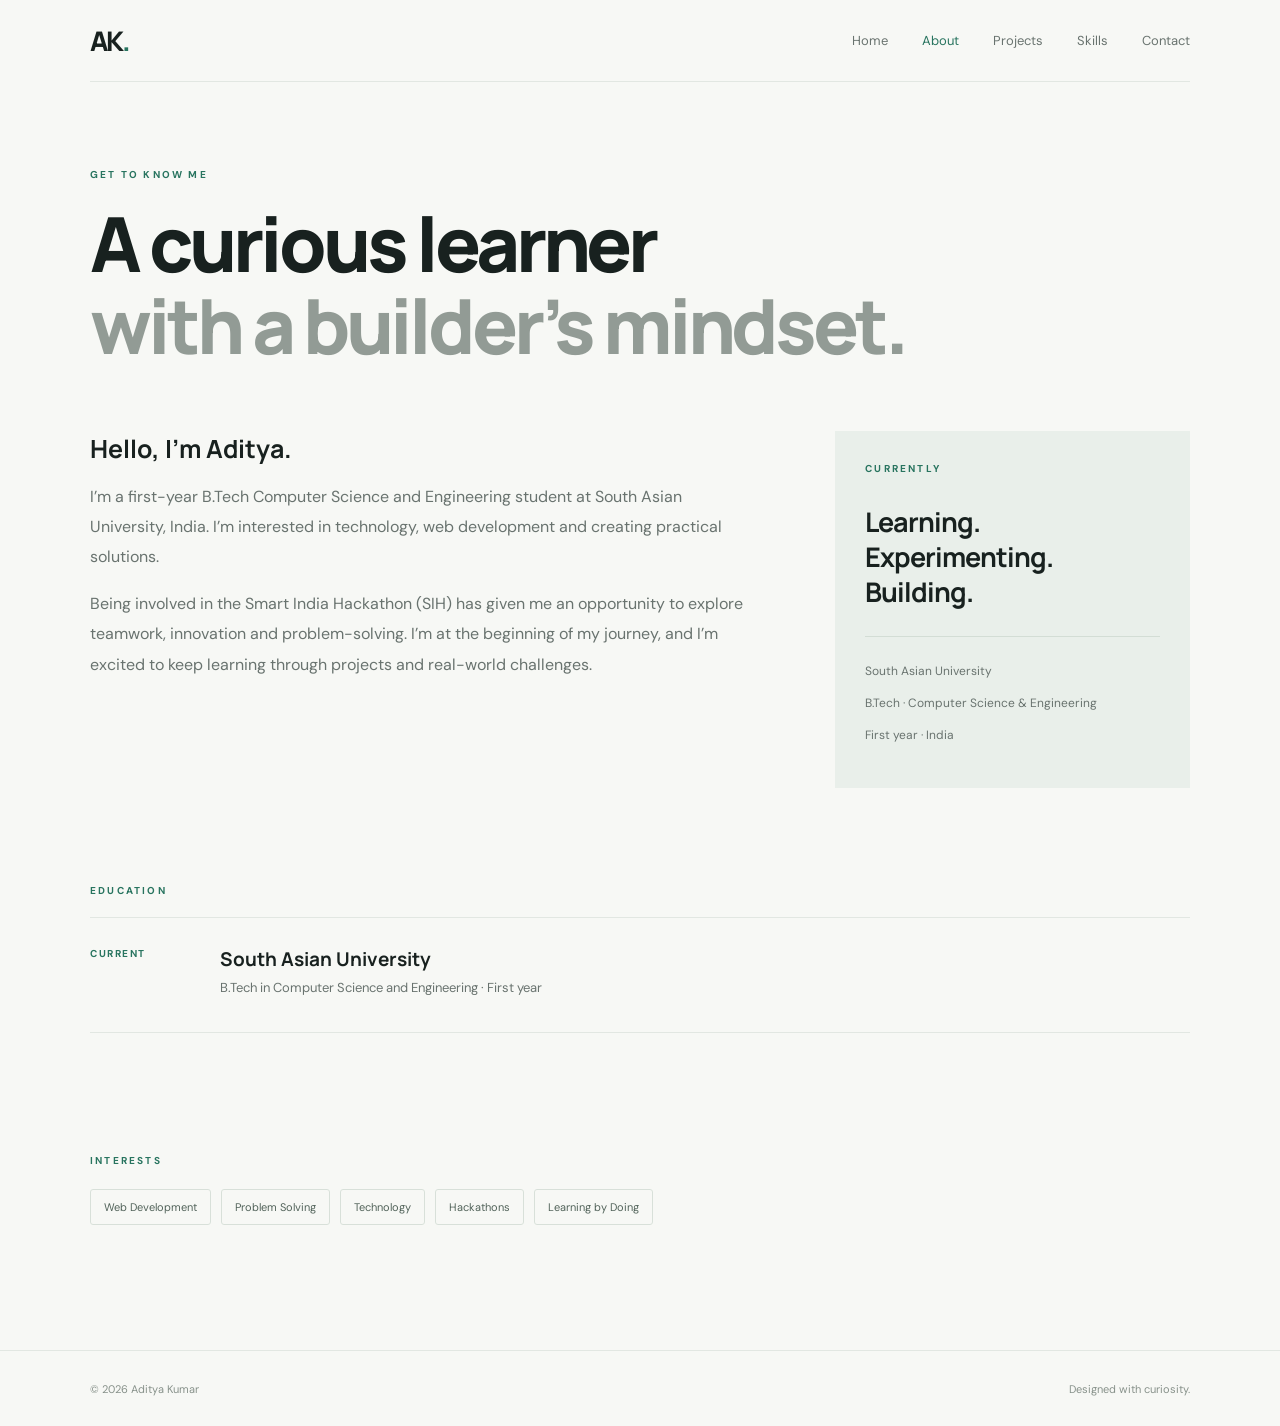
==== about.html @ c6f8ef8b "Add files via upload" ====
<!DOCTYPE html>
<html lang="en">
<head><meta charset="UTF-8"><meta name="viewport" content="width=device-width, initial-scale=1.0"><title>About | Aditya Kumar</title><link rel="stylesheet" href="style.css"></head>
<body>
<header class="site-header"><a class="logo" href="index.html">AK<span>.</span></a><button class="menu-toggle" aria-label="Toggle navigation" aria-expanded="false">☰</button><nav class="nav"><a href="index.html">Home</a><a class="active" href="about.html">About</a><a href="projects.html">Projects</a><a href="skills.html">Skills</a><a href="contact.html">Contact</a></nav></header>
<main class="container page-main">
  <p class="eyebrow">GET TO KNOW ME</p><h1 class="page-title">A curious learner<br><span class="muted">with a builder’s mindset.</span></h1>
  <div class="about-grid">
    <div class="about-copy"><h2>Hello, I’m Aditya.</h2><p>I’m a first-year B.Tech Computer Science and Engineering student at South Asian University, India. I’m interested in technology, web development and creating practical solutions.</p><p>Being involved in the Smart India Hackathon (SIH) has given me an opportunity to explore teamwork, innovation and problem-solving. I’m at the beginning of my journey, and I’m excited to keep learning through projects and real-world challenges.</p></div>
    <aside class="info-card"><p class="eyebrow">CURRENTLY</p><h3>Learning.<br>Experimenting.<br>Building.</h3><div class="line"></div><p>South Asian University</p><p>B.Tech · Computer Science & Engineering</p><p>First year · India</p></aside>
  </div>
  <section class="section"><p class="eyebrow">EDUCATION</p><div class="timeline-item"><span class="timeline-date">CURRENT</span><div><h3>South Asian University</h3><p>B.Tech in Computer Science and Engineering · First year</p></div></div></section>
  <section class="section"><p class="eyebrow">INTERESTS</p><div class="tag-list"><span>Web Development</span><span>Problem Solving</span><span>Technology</span><span>Hackathons</span><span>Learning by Doing</span></div></section>
</main>
<footer class="footer"><div class="container footer-inner"><span>© 2026 Aditya Kumar</span><span>Designed with curiosity.</span></div></footer><script src="script.js"></script>
</body></html>
---- style.css ----
@import url('https://fonts.googleapis.com/css2?family=DM+Sans:wght@400;500;600;700&family=Manrope:wght@400;500;600;700;800&display=swap');
:root{--ink:#18211f;--muted:#69736f;--paper:#f7f8f5;--white:#fff;--line:#e2e7e2;--accent:#28745f;--soft:#e9f0eb}
*{box-sizing:border-box}html{scroll-behavior:smooth}body{margin:0;background:var(--paper);color:var(--ink);font-family:'DM Sans',Arial,sans-serif;line-height:1.65}a{color:inherit;text-decoration:none}.container{width:min(1100px,calc(100% - 48px));margin:auto}.site-header{height:82px;display:flex;align-items:center;justify-content:space-between;width:min(1100px,calc(100% - 48px));margin:auto;border-bottom:1px solid var(--line)}.logo{font:800 27px Manrope,sans-serif;letter-spacing:-2px}.logo span{color:var(--accent)}.nav{display:flex;gap:34px}.nav a{font-size:13px;color:var(--muted);transition:.2s}.nav a:hover,.nav a.active{color:var(--accent)}.menu-toggle{display:none;border:0;background:none;font-size:25px}.hero{min-height:640px;display:grid;grid-template-columns:1.15fr .85fr;align-items:center;gap:65px;padding-top:55px;padding-bottom:70px}.eyebrow{font-size:10px;letter-spacing:2.2px;font-weight:700;color:var(--accent);margin:0 0 18px}.hero h1,.page-title{font:800 clamp(43px,6vw,76px)/1.08 Manrope,sans-serif;letter-spacing:-4px;margin:0 0 25px}.muted{color:#929b95}.lead{font-size:17px;line-height:1.8;color:var(--muted);max-width:580px}.hero-actions{display:flex;align-items:center;gap:28px;margin-top:32px}.button{display:inline-flex;justify-content:center;align-items:center;background:var(--accent);color:white;border:0;padding:14px 22px;border-radius:4px;font:600 13px 'DM Sans';cursor:pointer;transition:.2s}.button:hover{background:#1c5948;transform:translateY(-2px)}.text-link{font-size:13px;font-weight:700;color:var(--accent)}.quick-facts{display:flex;gap:42px;margin-top:65px}.quick-facts div{display:flex;flex-direction:column}.quick-facts strong{font:700 19px Manrope}.quick-facts span{font-size:11px;color:var(--muted)}.hero-visual{position:relative;display:flex;justify-content:center}.photo-placeholder{width:min(100%,350px);height:420px;background:#e7ece7;display:flex;flex-direction:column;justify-content:center;align-items:center;color:#89958d;gap:10px}.avatar{width:145px;height:145px;border-radius:50%;background:#d5e0d7;display:grid;place-items:center;font:700 45px Manrope;color:var(--accent);margin-bottom:15px}.photo-placeholder>span{font-size:10px;letter-spacing:2px;font-weight:700}.photo-placeholder small{font-size:10px}.floating-note{position:absolute;bottom:28px;left:-12px;background:white;padding:13px 18px;box-shadow:0 8px 30px #1c332014;font-size:11px}.dot{display:inline-block;width:7px;height:7px;border-radius:50%;background:#3a9a70;margin-right:8px}.intro-strip{background:#edf1ed;border-block:1px solid var(--line)}.strip-inner{min-height:72px;display:flex;align-items:center;justify-content:space-between;gap:18px}.strip-inner p{font-size:10px;letter-spacing:1.6px;font-weight:700;color:#68746d}.strip-inner span{color:var(--accent)}.section{padding-top:95px;padding-bottom:25px}.section-heading{display:flex;justify-content:space-between;align-items:end;margin-bottom:32px}.section-heading h2,.subheading{font:700 clamp(30px,4vw,44px)/1.2 Manrope;letter-spacing:-2px;margin:0}.section-heading .text-link{margin-bottom:8px}.feature-card{background:#e9efea;padding:42px 48px;display:flex;align-items:center;justify-content:space-between;gap:35px}.feature-card p{font-size:17px;line-height:1.9;color:#53615a;max-width:700px;margin:0}.feature-mark{font:800 50px Manrope;color:#c4d3c8}.project-preview{display:grid;grid-template-columns:150px 1fr 40px;align-items:center;gap:30px;padding:32px 0;border-top:1px solid var(--line);border-bottom:1px solid var(--line);transition:.2s}.project-preview:hover{padding-inline:12px;background:#f0f3ef}.project-number{font-size:10px;letter-spacing:1.5px;color:var(--accent);font-weight:700}.project-preview h3{font:700 25px Manrope;margin:0 0 7px}.project-preview p{color:var(--muted);margin:0;font-size:14px}.project-arrow{font-size:28px;color:var(--accent)}.footer{margin-top:100px;border-top:1px solid var(--line)}.footer-inner{min-height:75px;display:flex;align-items:center;justify-content:space-between;color:#87918a;font-size:11px}.page-main{padding-top:85px;min-height:65vh}.page-title{margin-bottom:22px}.about-grid{display:grid;grid-template-columns:1.5fr .8fr;gap:80px;margin-top:65px}.about-copy h2,.contact-form h2{font:700 25px Manrope;margin:0 0 15px}.about-copy p{color:var(--muted);line-height:1.9}.info-card{background:#e9efea;padding:30px}.info-card h3{font:700 27px/1.3 Manrope;letter-spacing:-1px}.info-card p:not(.eyebrow){font-size:12px;color:var(--muted)}.line{height:1px;background:#d3ddd5;margin:25px 0}.timeline-item{display:grid;grid-template-columns:130px 1fr;padding:28px 0;border-top:1px solid var(--line);border-bottom:1px solid var(--line)}.timeline-date{font-size:10px;letter-spacing:1.5px;color:var(--accent);font-weight:700}.timeline-item h3{margin:0;font:700 19px Manrope}.timeline-item p{margin:5px 0;color:var(--muted);font-size:13px}.tag-list{display:flex;flex-wrap:wrap;gap:10px;margin-top:20px}.tag-list span{border:1px solid #d8e0d9;padding:8px 13px;border-radius:3px;color:#52635a;font-size:11px}.narrow{max-width:650px}.project-card{margin-top:50px;background:white;border:1px solid var(--line)}.project-top{padding:17px 24px;display:flex;justify-content:space-between;font-size:9px;letter-spacing:1.5px;color:var(--accent);font-weight:700}.project-art{height:270px;background:#e9efea;display:flex;align-items:center;justify-content:center;position:relative;overflow:hidden}.campus-mark{font:800 100px Manrope;color:var(--accent);z-index:1}.campus-mark span{color:#a9c0ae}.route-line{position:absolute;width:75%;height:1px;background:#b8c9bd;transform:rotate(-18deg)}.art-label{position:absolute;bottom:22px;right:25px;font-size:9px;letter-spacing:2px;color:#718178}.project-details{padding:28px;display:flex;justify-content:space-between;gap:25px}.project-details h2{font:700 27px Manrope;margin:0 0 8px}.project-details p{max-width:650px;color:var(--muted);font-size:14px}.large-index{font:700 35px Manrope;color:#d5dfd7}.note-box{margin-top:28px;padding:24px;background:#edf1ed}.note-box p{font-size:13px;color:var(--muted);margin-bottom:0}.skills-grid{display:grid;grid-template-columns:repeat(3,1fr);gap:18px;margin-top:55px}.skill-card{background:white;border:1px solid var(--line);padding:28px;position:relative;min-height:260px}.skill-count{position:absolute;right:22px;top:20px;color:#a3ada5;font-size:10px}.skill-icon{font:700 30px Manrope;color:var(--accent);margin:12px 0 25px}.skill-card h2{font:700 23px Manrope;margin:0}.skill-card p{font-size:13px;color:var(--muted);min-height:65px}.skill-level{font-size:9px;letter-spacing:1.3px;color:var(--accent);font-weight:700}.subheading{max-width:650px;margin-top:10px}.contact-grid{display:grid;grid-template-columns:1fr 1fr;gap:80px;margin-top:55px}.contact-detail{padding:17px 0;border-bottom:1px solid var(--line)}.contact-detail span{font-size:9px;letter-spacing:1.7px;color:var(--accent);font-weight:700}.contact-detail a,.contact-detail p{display:block;margin:5px 0 0;font-size:14px}.contact-form{background:white;border:1px solid var(--line);padding:30px}.contact-form label{display:block;font-size:11px;font-weight:700;margin:16px 0 7px}.contact-form input,.contact-form textarea{width:100%;padding:12px;border:1px solid var(--line);background:#fbfcfa;font:13px 'DM Sans';outline:none}.contact-form input:focus,.contact-form textarea:focus{border-color:var(--accent)}.contact-form .button{margin-top:18px}.form-note{font-size:10px;color:var(--muted)}
@media(max-width:760px){.site-header{height:70px}.menu-toggle{display:block}.nav{display:none;position:absolute;top:70px;left:0;right:0;background:var(--paper);padding:18px 24px;z-index:5;border-bottom:1px solid var(--line);flex-direction:column;gap:16px}.nav.open{display:flex}.hero{grid-template-columns:1fr;gap:35px;padding-top:65px}.hero h1,.page-title{letter-spacing:-2.5px}.hero-visual{grid-row:1}.photo-placeholder{height:300px;max-width:300px}.avatar{width:110px;height:110px}.floating-note{left:calc(50% - 160px)}.quick-facts{margin-top:42px;gap:28px}.strip-inner{flex-wrap:wrap;justify-content:center;padding:18px 0}.strip-inner p{font-size:8px}.section{padding-top:65px}.section-heading{align-items:start;gap:15px;flex-direction:column}.feature-card{padding:28px}.feature-mark{display:none}.project-preview{grid-template-columns:1fr 30px;gap:10px}.project-number{grid-column:1/-1}.about-grid,.contact-grid{grid-template-columns:1fr;gap:35px}.page-main{padding-top:65px}.skills-grid{grid-template-columns:1fr}.skill-card{min-height:220px}.project-art{height:210px}.project-details{padding:22px}.footer-inner{gap:15px}.timeline-item{grid-template-columns:85px 1fr}}

/* Subtle motion and Smart India Hackathon feature */
@keyframes fadeUp{from{opacity:0;transform:translateY(18px)}to{opacity:1;transform:translateY(0)}}
@keyframes slowFloat{0%,100%{transform:translateY(0)}50%{transform:translateY(-10px)}}
@keyframes orbitSpin{from{transform:rotate(0deg)}to{transform:rotate(360deg)}}
@keyframes softPulse{0%,100%{box-shadow:0 0 0 0 #8fb6a033}50%{box-shadow:0 0 0 9px #8fb6a000}}
.hero-copy,.hero-visual{animation:fadeUp .75s ease both}
.hero-visual{animation-delay:.12s}
.section{animation:fadeUp .7s ease both}
.button,.project-preview,.skill-card,.text-link{transition:transform .25s ease,color .25s ease,background .25s ease,box-shadow .25s ease}
.skill-card:hover{transform:translateY(-5px);box-shadow:0 14px 35px #1c332010}
.photo-placeholder{transition:transform .35s ease}
.photo-placeholder:hover{transform:translateY(-5px)}
.sih-section{padding-top:70px}
.sih-card{position:relative;overflow:hidden;min-height:310px;background:#e9efea;padding:48px 55px;display:flex;align-items:center;justify-content:space-between;isolation:isolate}
.sih-content{position:relative;z-index:2;max-width:620px}
.sih-content h2{font:800 clamp(34px,5vw,54px)/1.08 Manrope,sans-serif;letter-spacing:-2.5px;margin:0 0 15px}
.sih-content h2 span{color:var(--accent)}
.sih-content>p:not(.eyebrow){max-width:570px;color:#59665e;font-size:14px;line-height:1.85}
.sih-status{display:inline-flex;align-items:center;gap:9px;margin-top:14px;font-size:9px;letter-spacing:1.5px;font-weight:700;color:var(--accent)}
.sih-status i{width:7px;height:7px;border-radius:50%;background:#4b9b70;animation:softPulse 2s infinite}
.sih-symbol{position:relative;z-index:1;width:170px;height:170px;flex:0 0 170px;border:1px solid #b8cabe;border-radius:50%;display:grid;place-items:center;color:var(--accent);animation:slowFloat 5s ease-in-out infinite}
.sih-symbol:before,.sih-symbol:after{content:"";position:absolute;border:1px solid #c6d4ca;border-radius:50%;inset:15px}
.sih-symbol:after{inset:-13px;border-style:dashed;animation:orbitSpin 28s linear infinite}
.sih-symbol span{font:800 38px Manrope;letter-spacing:-2px}
.sih-symbol b{position:absolute;right:16px;top:18px;font-size:25px;color:#8aa995}
@media(max-width:760px){.sih-card{padding:32px 25px;min-height:0}.sih-symbol{width:95px;height:95px;flex-basis:95px;margin-left:12px}.sih-symbol:before{inset:9px}.sih-symbol:after{inset:-8px}.sih-symbol span{font-size:25px}.sih-symbol b{font-size:16px;right:7px;top:8px}.sih-content h2{font-size:34px}.sih-content>p:not(.eyebrow){font-size:12px}}
@media(prefers-reduced-motion:reduce){*,*::before,*::after{scroll-behavior:auto!important;animation-duration:.01ms!important;animation-iteration-count:1!important;transition-duration:.01ms!important}}
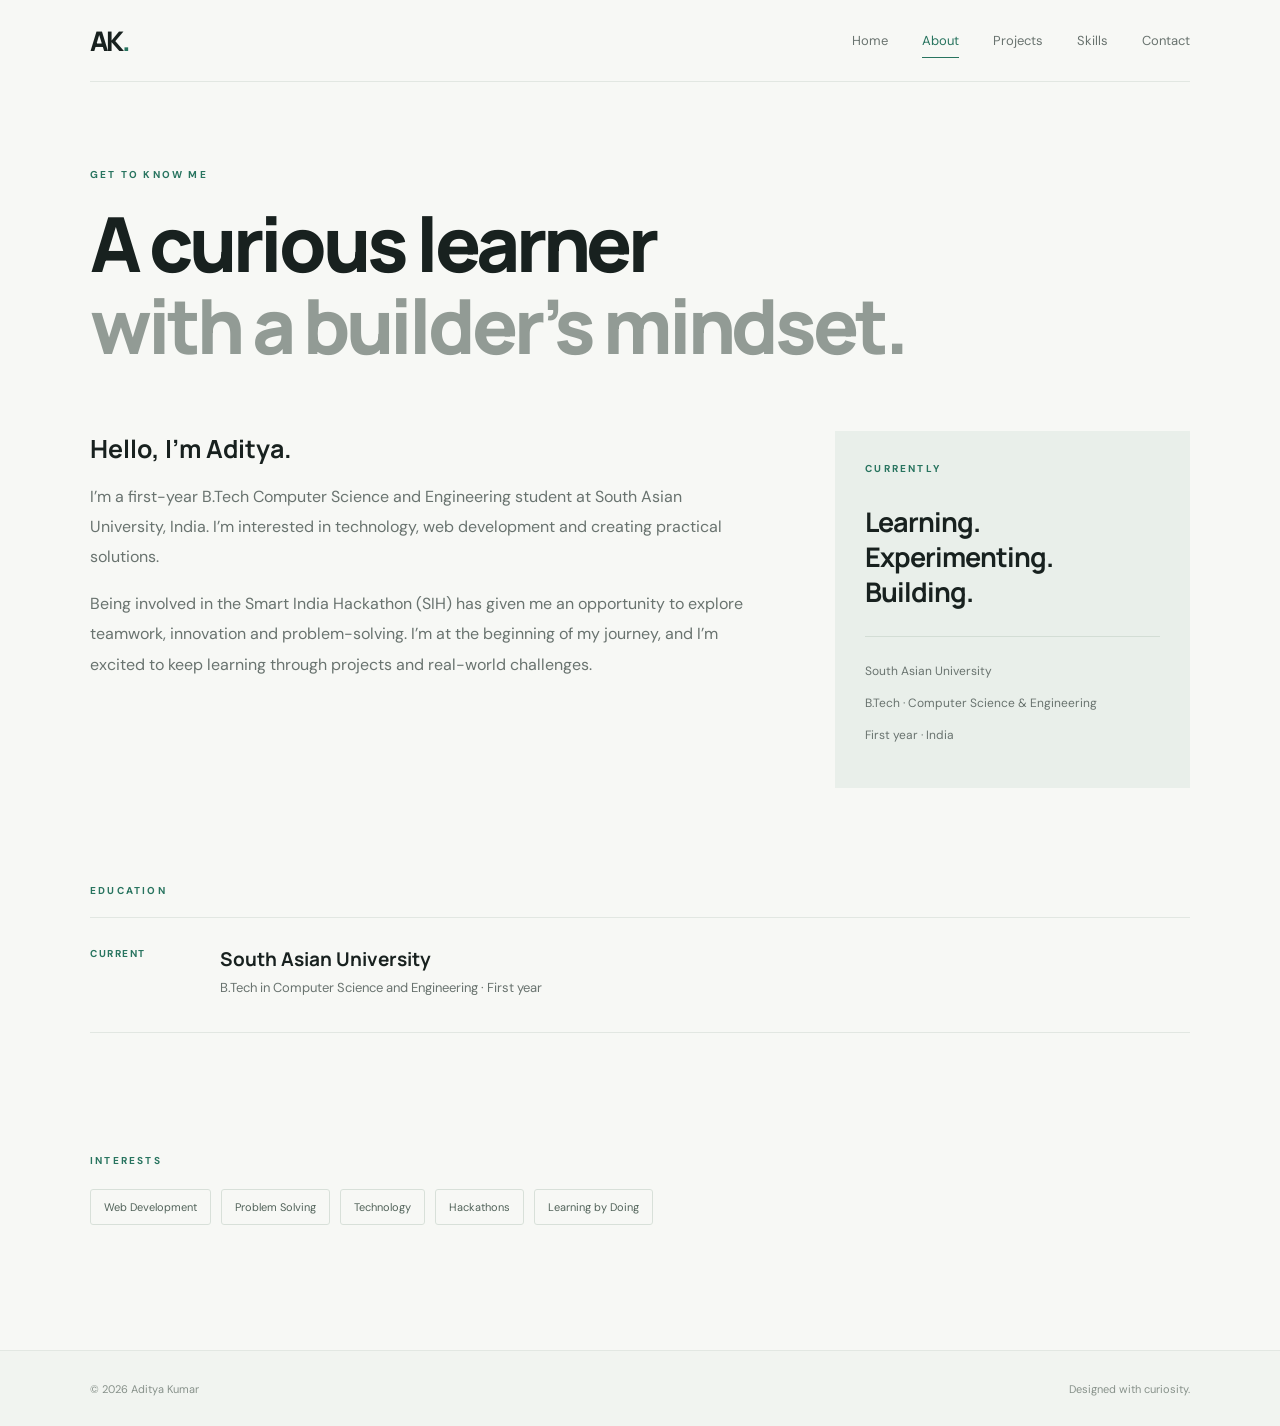
==== commit 2cf3202a: "Add files via upload" ====
--- a/about.html
+++ b/about.html
@@ -12,5 +12,5 @@
   <section class="section"><p class="eyebrow">EDUCATION</p><div class="timeline-item"><span class="timeline-date">CURRENT</span><div><h3>South Asian University</h3><p>B.Tech in Computer Science and Engineering · First year</p></div></div></section>
   <section class="section"><p class="eyebrow">INTERESTS</p><div class="tag-list"><span>Web Development</span><span>Problem Solving</span><span>Technology</span><span>Hackathons</span><span>Learning by Doing</span></div></section>
 </main>
-<footer class="footer"><div class="container footer-inner"><span>© 2026 Aditya Kumar</span><span>Designed with curiosity.</span></div></footer><script src="script.js"></script>
+<footer class="footer"><div class="container footer-inner"><span>© 2026 Aditya Kumar</span><span>Designed with curiosity.</span></div></footer><button class="back-to-top" aria-label="Back to top">↑</button><script src="script.js"></script>
 </body></html>
--- a/style.css
+++ b/style.css
@@ -30,3 +30,36 @@
 .sih-symbol b{position:absolute;right:16px;top:18px;font-size:25px;color:#8aa995}
 @media(max-width:760px){.sih-card{padding:32px 25px;min-height:0}.sih-symbol{width:95px;height:95px;flex-basis:95px;margin-left:12px}.sih-symbol:before{inset:9px}.sih-symbol:after{inset:-8px}.sih-symbol span{font-size:25px}.sih-symbol b{font-size:16px;right:7px;top:8px}.sih-content h2{font-size:34px}.sih-content>p:not(.eyebrow){font-size:12px}}
 @media(prefers-reduced-motion:reduce){*,*::before,*::after{scroll-behavior:auto!important;animation-duration:.01ms!important;animation-iteration-count:1!important;transition-duration:.01ms!important}}
+
+/* Refined layout and gentle interactions */
+:focus-visible{outline:3px solid #80a995;outline-offset:4px}
+::selection{background:#cfe0d4;color:#183b2f}
+.site-header{position:sticky;top:0;z-index:20;background:rgba(247,248,245,.94);backdrop-filter:blur(14px)}
+.nav a{position:relative;padding:8px 0}
+.nav a:after{content:"";position:absolute;left:0;bottom:1px;width:0;height:1px;background:var(--accent);transition:width .25s}
+.nav a:hover:after,.nav a.active:after{width:100%}
+.photo-placeholder{border:1px solid #dce5dd;box-shadow:18px 18px 0 #edf1ed}
+.quick-facts{padding-top:20px;border-top:1px solid var(--line);max-width:430px}
+.feature-card{border-left:3px solid var(--accent)}
+.project-card{overflow:hidden;box-shadow:0 14px 40px #20352b08}
+.project-art{background:radial-gradient(circle at 50% 50%,#f9fbf8 0%,#e8efe9 68%)}
+.project-details{background:#fff}
+.project-overview{padding:65px 0 10px}
+.project-overview h2{font:700 clamp(27px,4vw,38px)/1.2 Manrope;letter-spacing:-1.5px;max-width:650px;margin:0}
+.overview-copy{max-width:650px;color:var(--muted);font-size:15px;line-height:1.85}
+.feature-grid{display:grid;grid-template-columns:repeat(3,1fr);gap:14px;margin-top:30px}
+.feature-grid>div{padding:22px;background:#edf2ed;border:1px solid #e0e8e1}
+.feature-grid span{font-size:10px;color:var(--accent);font-weight:700;letter-spacing:1px}
+.feature-grid h3{font:700 16px Manrope;margin:15px 0 7px}
+.feature-grid p{font-size:12px;color:var(--muted);margin:0;line-height:1.7}
+.small-disclaimer{font-size:10px;color:#849087;margin-top:15px}
+.skill-card{border-radius:5px;box-shadow:0 8px 24px #20352b06}
+.skill-icon{width:52px;height:52px;display:grid;place-items:center;background:#edf3ee;border-radius:50%}
+.contact-form{box-shadow:0 12px 35px #20352b08}
+.back-to-top{position:fixed;right:24px;bottom:24px;width:42px;height:42px;border:0;border-radius:50%;background:var(--accent);color:white;font-size:21px;cursor:pointer;opacity:0;pointer-events:none;transform:translateY(10px);transition:.25s;z-index:30;box-shadow:0 8px 20px #163c2b25}
+.back-to-top.show{opacity:1;pointer-events:auto;transform:translateY(0)}
+.reveal{opacity:0;transform:translateY(18px);transition:opacity .65s ease,transform .65s ease}
+.reveal.is-visible{opacity:1;transform:translateY(0)}
+.footer{background:#f1f4f0}
+@media(max-width:760px){.feature-grid{grid-template-columns:1fr}.project-overview{padding-top:45px}.quick-facts{max-width:none}.back-to-top{right:16px;bottom:16px}}
+@media(prefers-reduced-motion:reduce){html{scroll-behavior:auto}*,*::before,*::after{animation-duration:.01ms!important;animation-iteration-count:1!important;transition-duration:.01ms!important}.reveal{opacity:1;transform:none}}
